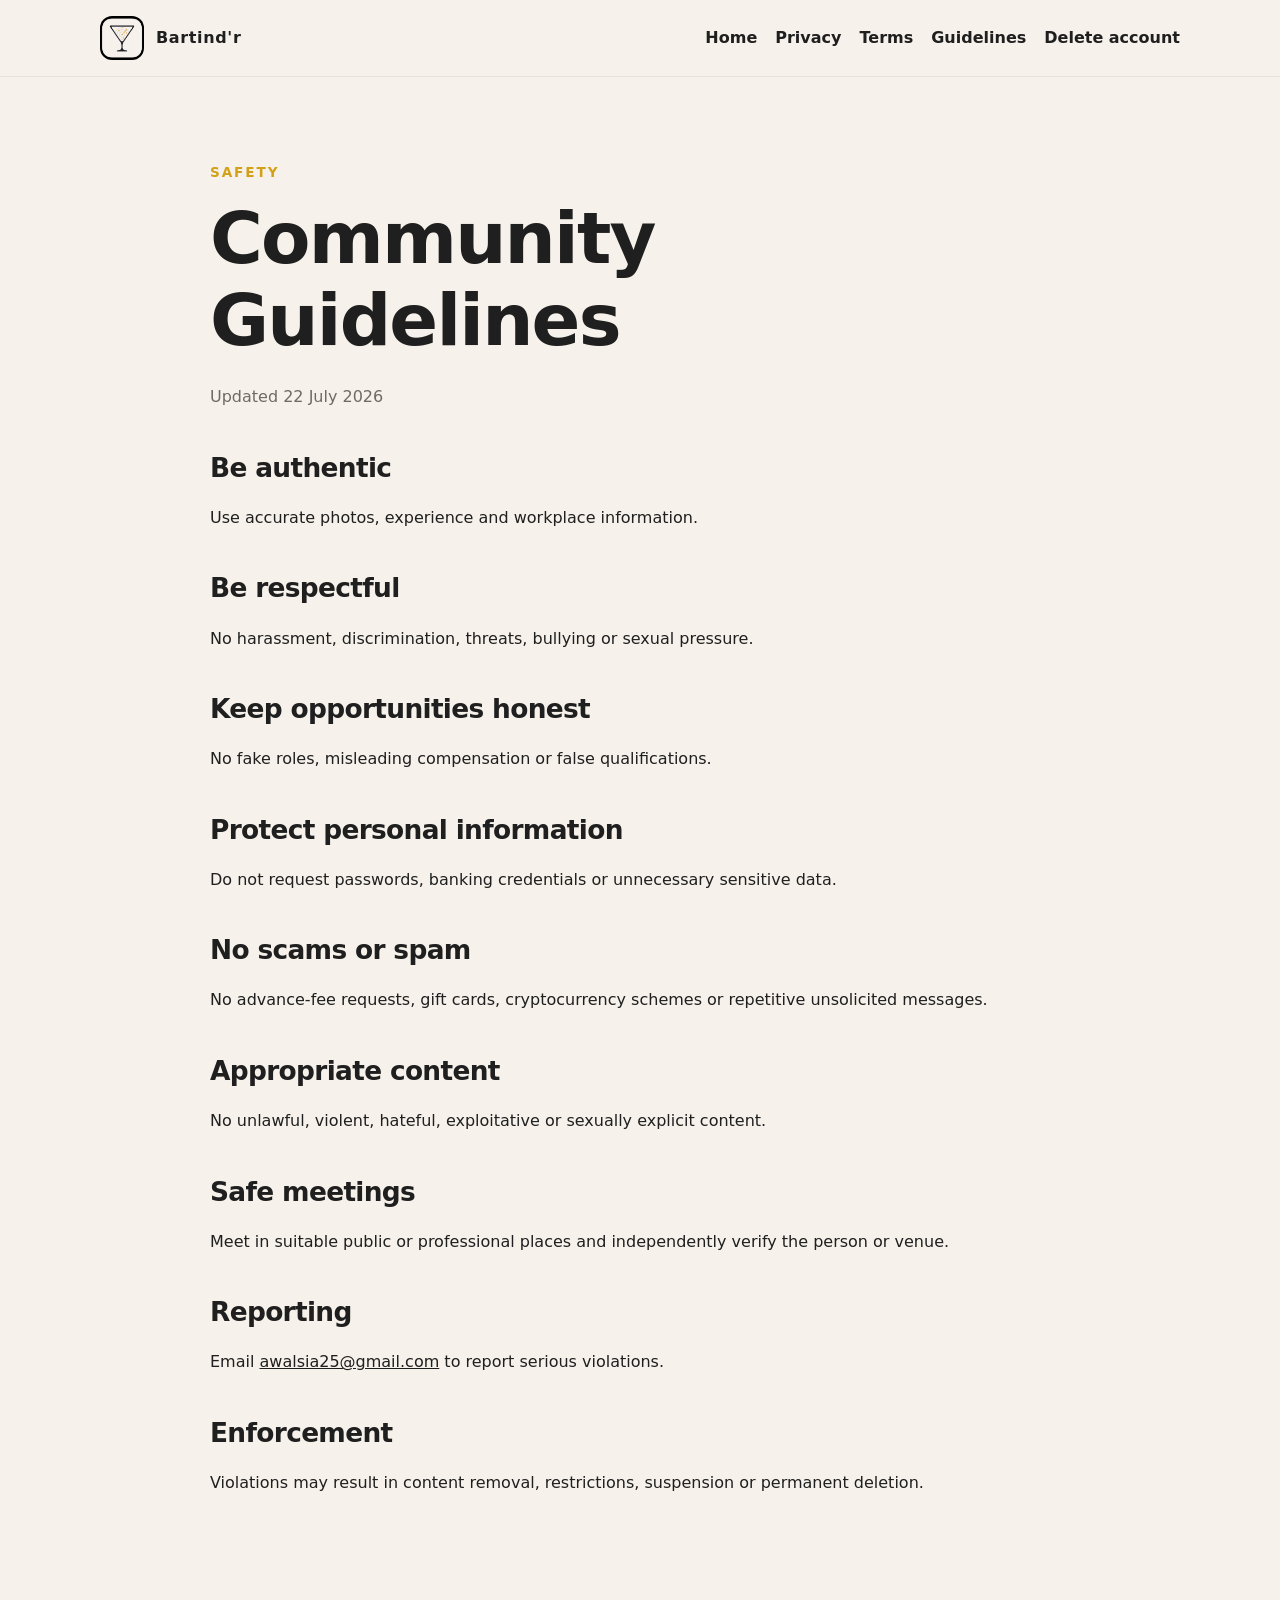
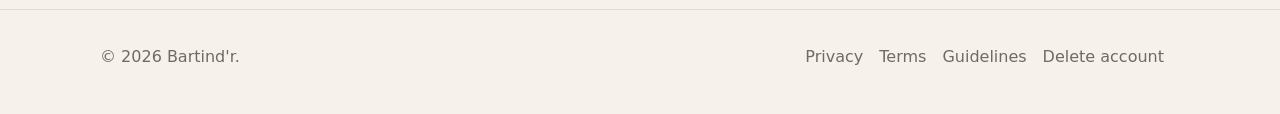
==== community.html @ d19967fb "Add files via upload" ====
<!doctype html>
<html lang="en">
  <head>
    <meta charset="utf-8" />
    <meta name="viewport" content="width=device-width,initial-scale=1" />
    <meta
      name="description"
      content="Bartind'r connects bartenders and hospitality businesses."
    />
    <title>Community Guidelines | Bartind'r</title>
    <link rel="icon" href="logo.png" />
    <link rel="stylesheet" href="styles.css" />
  </head>
  <body>
    <header class="site-header">
      <div class="container nav">
        <a class="brand" href="index.html"
          ><img src="logo.png" alt="Bartind'r logo" /><span>Bartind'r</span></a
        >
        <nav class="nav-links">
          <a href="index.html">Home</a><a href="privacy.html">Privacy</a
          ><a href="terms.html">Terms</a><a href="community.html">Guidelines</a
          ><a href="delete-account.html">Delete account</a>
        </nav>
      </div>
    </header>
    <main class="legal-wrap">
      <p class="eyebrow">Safety</p>
      <h1>Community Guidelines</h1>
      <p class="meta">Updated 22 July 2026</p>
      <h2>Be authentic</h2>
      <p>Use accurate photos, experience and workplace information.</p>
      <h2>Be respectful</h2>
      <p>
        No harassment, discrimination, threats, bullying or sexual pressure.
      </p>
      <h2>Keep opportunities honest</h2>
      <p>No fake roles, misleading compensation or false qualifications.</p>
      <h2>Protect personal information</h2>
      <p>
        Do not request passwords, banking credentials or unnecessary sensitive
        data.
      </p>
      <h2>No scams or spam</h2>
      <p>
        No advance-fee requests, gift cards, cryptocurrency schemes or
        repetitive unsolicited messages.
      </p>
      <h2>Appropriate content</h2>
      <p>
        No unlawful, violent, hateful, exploitative or sexually explicit
        content.
      </p>
      <h2>Safe meetings</h2>
      <p>
        Meet in suitable public or professional places and independently verify
        the person or venue.
      </p>
      <h2>Reporting</h2>
      <p>
        Email <a href="mailto:awalsia25@gmail.com">awalsia25@gmail.com</a> to
        report serious violations.
      </p>
      <h2>Enforcement</h2>
      <p>
        Violations may result in content removal, restrictions, suspension or
        permanent deletion.
      </p>
    </main>
    <footer>
      <div class="container footer-inner">
        <span>© 2026 Bartind'r.</span>
        <div class="footer-links">
          <a href="privacy.html">Privacy</a><a href="terms.html">Terms</a
          ><a href="community.html">Guidelines</a
          ><a href="delete-account.html">Delete account</a
          ><a href="mailto:awalsia25@gmail.com"></a>
        </div>
      </div>
    </footer>
  </body>
</html>
---- styles.css ----
:root{--charcoal:#1f1f1f;--gold:#d4a017;--cream:#f6f2eb;--beige:#e6e0d6;--white:#fff;--muted:#6f6a63}
*{box-sizing:border-box}body{margin:0;color:var(--charcoal);background:var(--cream);font-family:Inter,system-ui,-apple-system,"Segoe UI",sans-serif;line-height:1.65}a{color:inherit}.container{width:min(calc(100% - 40px),1080px);margin:auto}.site-header{position:sticky;top:0;z-index:20;background:rgba(246,242,235,.94);backdrop-filter:blur(14px);border-bottom:1px solid rgba(31,31,31,.08)}.nav{min-height:76px;display:flex;align-items:center;justify-content:space-between;gap:24px}.brand{display:flex;align-items:center;gap:12px;text-decoration:none;font-weight:850;letter-spacing:.04em}.brand img{width:44px;height:44px;border-radius:12px}.nav-links{display:flex;flex-wrap:wrap;gap:18px}.nav-links a{text-decoration:none;font-weight:650}.hero{padding:92px 0 72px}.hero-grid{display:grid;grid-template-columns:1.15fr .85fr;gap:64px;align-items:center}.eyebrow{color:var(--gold);font-size:.85rem;font-weight:850;letter-spacing:.14em;text-transform:uppercase}h1,h2,h3{line-height:1.15;letter-spacing:-.025em}h1{font-size:clamp(2.8rem,7vw,5.7rem);margin:0 0 22px}h2{font-size:clamp(2rem,4vw,3.2rem)}.lead{max-width:680px;color:var(--muted);font-size:1.18rem}.hero-card,.card{background:var(--white);border:1px solid var(--beige)}.hero-card{border-radius:36px;padding:38px;box-shadow:0 26px 70px rgba(31,31,31,.12)}.hero-card img{width:100%;border-radius:28px}.actions{display:flex;flex-wrap:wrap;gap:14px;margin-top:30px}.button{display:inline-flex;min-height:48px;padding:0 22px;align-items:center;border-radius:999px;text-decoration:none;font-weight:800}.primary{background:var(--gold)}.secondary{border:1px solid rgba(31,31,31,.18)}.section{padding:72px 0}.alt{background:var(--white)}.cards{display:grid;grid-template-columns:repeat(3,1fr);gap:22px}.card{padding:26px;border-radius:24px}.card p,.meta{color:var(--muted)}.legal-wrap{width:min(calc(100% - 40px),860px);margin:auto;padding:70px 0 96px}.legal-wrap h1{font-size:clamp(2.5rem,6vw,4.5rem)}.legal-wrap h2{margin-top:42px;font-size:1.65rem}.notice,.danger-box,.contact-box{padding:22px;border-radius:16px}.notice{border-left:4px solid var(--gold);background:var(--white)}.danger-box{background:#fff7f8;border:1px solid rgba(176,0,32,.2)}.contact-box{background:var(--charcoal);color:var(--white)}.contact-box a{color:#f3c442}footer{padding:34px 0 44px;border-top:1px solid rgba(31,31,31,.1);color:var(--muted)}.footer-inner{display:flex;flex-wrap:wrap;justify-content:space-between;gap:18px}.footer-links{display:flex;flex-wrap:wrap;gap:16px}.footer-links a{text-decoration:none}@media(max-width:820px){.hero-grid,.cards{grid-template-columns:1fr}.nav{align-items:flex-start;padding:14px 0}.hero{padding-top:58px}}@media(max-width:560px){.nav{display:block}.nav-links{margin-top:12px}.hero-card{padding:20px}}
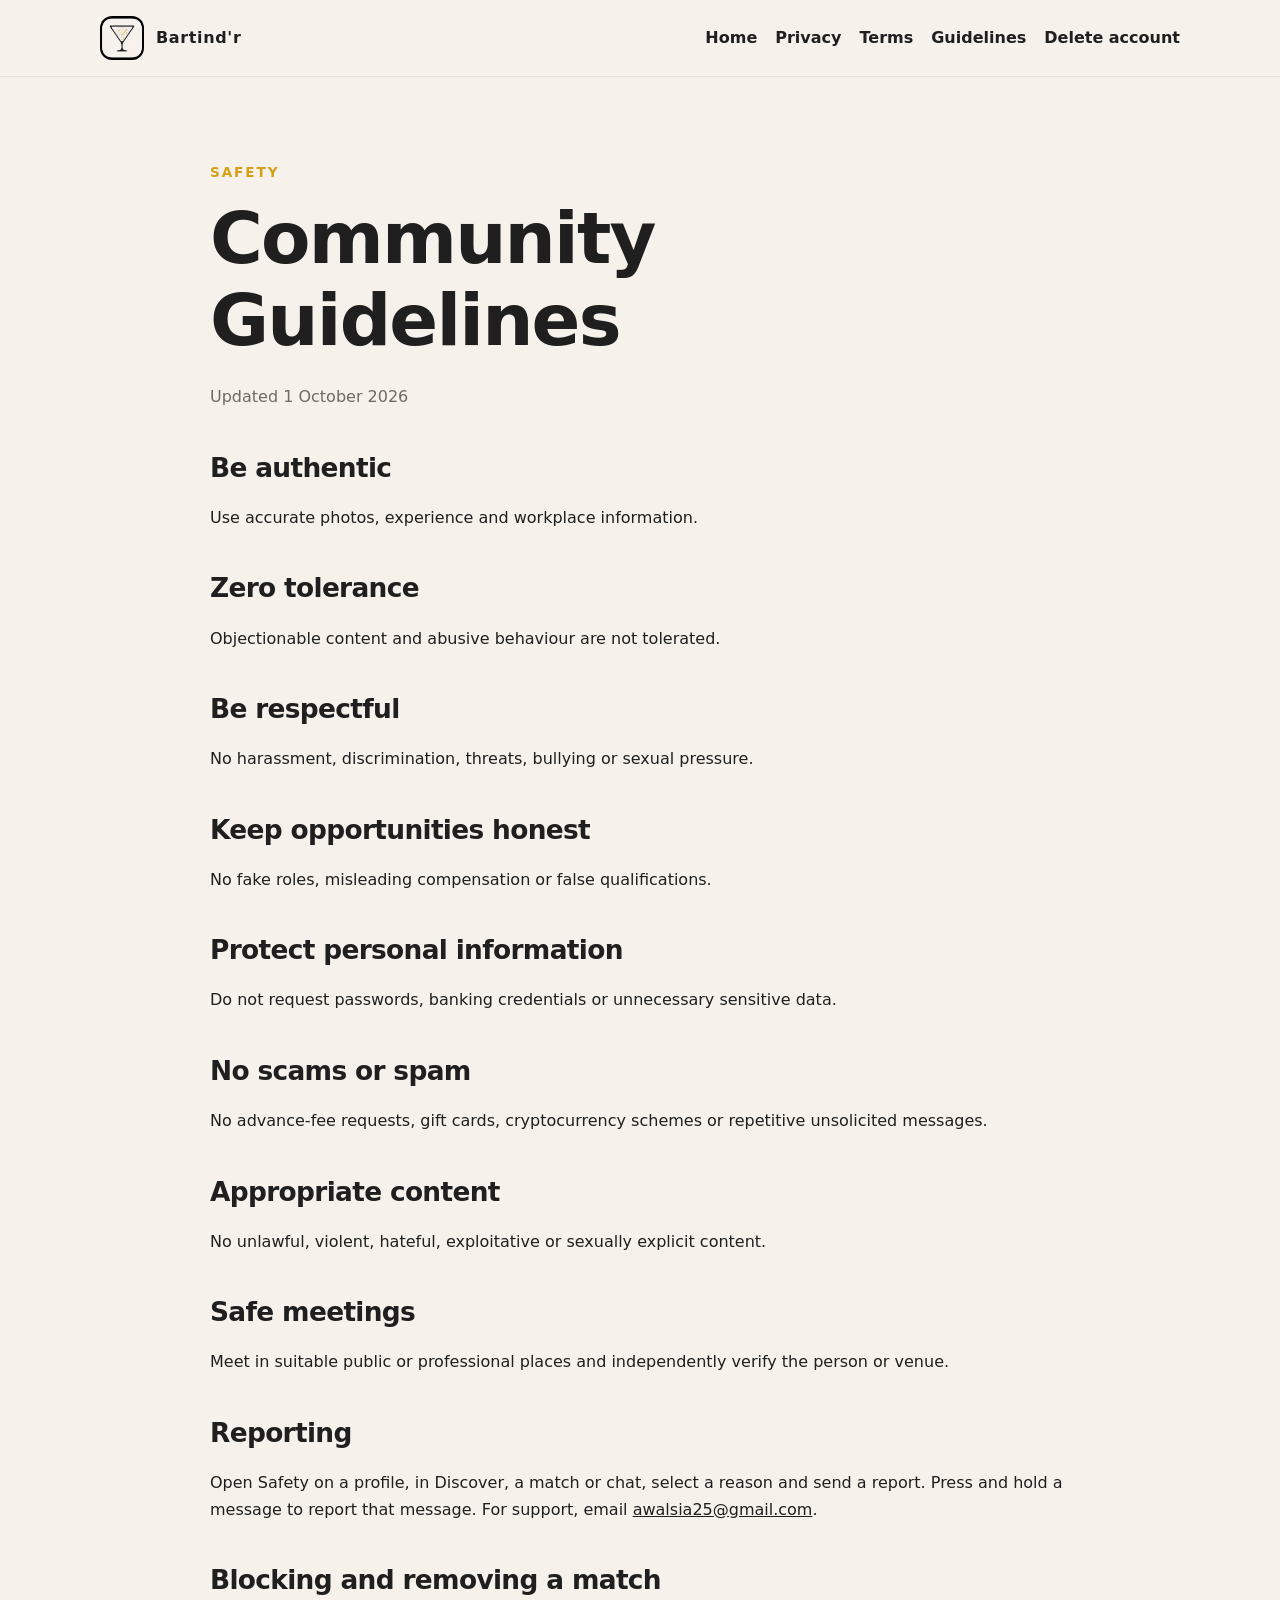
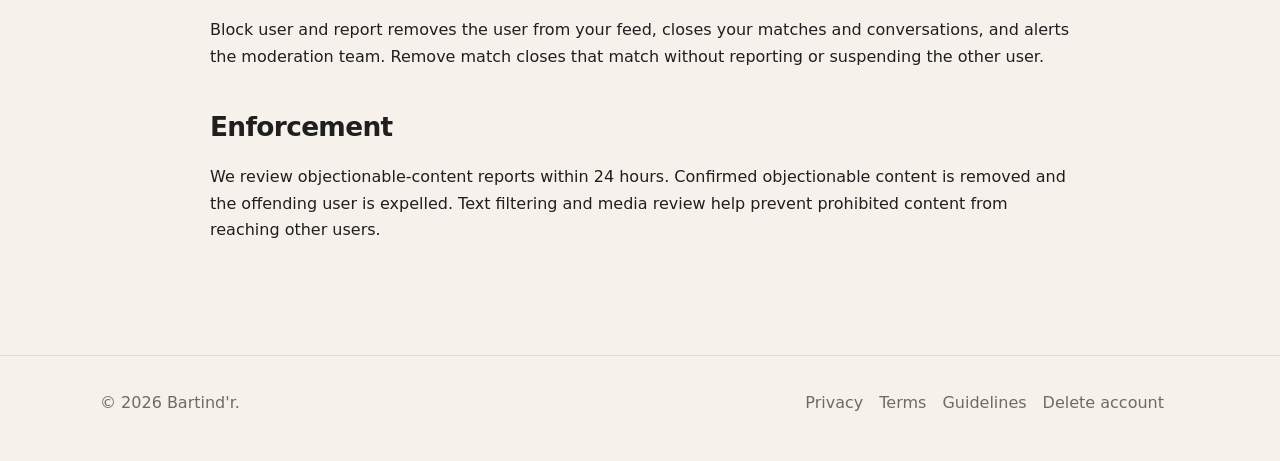
==== commit 9bad39c2: "Publish UGC terms and moderation policy updates" ====
--- a/community.html
+++ b/community.html
@@ -14,11 +14,11 @@
   <body>
     <header class="site-header">
       <div class="container nav">
-        <a class="brand" href="index.html"
+        <a class="brand" href="home.html"
           ><img src="logo.png" alt="Bartind'r logo" /><span>Bartind'r</span></a
         >
         <nav class="nav-links">
-          <a href="index.html">Home</a><a href="privacy.html">Privacy</a
+          <a href="home.html">Home</a><a href="privacy.html">Privacy</a
           ><a href="terms.html">Terms</a><a href="community.html">Guidelines</a
           ><a href="delete-account.html">Delete account</a>
         </nav>
@@ -27,9 +27,11 @@
     <main class="legal-wrap">
       <p class="eyebrow">Safety</p>
       <h1>Community Guidelines</h1>
-      <p class="meta">Updated 22 July 2026</p>
+      <p class="meta">Updated 1 October 2026</p>
       <h2>Be authentic</h2>
       <p>Use accurate photos, experience and workplace information.</p>
+      <h2>Zero tolerance</h2>
+      <p>Objectionable content and abusive behaviour are not tolerated.</p>
       <h2>Be respectful</h2>
       <p>
         No harassment, discrimination, threats, bullying or sexual pressure.
@@ -58,13 +60,13 @@
       </p>
       <h2>Reporting</h2>
       <p>
-        Email <a href="mailto:awalsia25@gmail.com">awalsia25@gmail.com</a> to
-        report serious violations.
+        Open Safety on a profile, in Discover, a match or chat, select a reason and send a report. Press and hold a message to report that message. For support, email <a href="mailto:awalsia25@gmail.com">awalsia25@gmail.com</a>.
       </p>
+      <h2>Blocking and removing a match</h2>
+      <p>Block user and report removes the user from your feed, closes your matches and conversations, and alerts the moderation team. Remove match closes that match without reporting or suspending the other user.</p>
       <h2>Enforcement</h2>
       <p>
-        Violations may result in content removal, restrictions, suspension or
-        permanent deletion.
+        We review objectionable-content reports within 24 hours. Confirmed objectionable content is removed and the offending user is expelled. Text filtering and media review help prevent prohibited content from reaching other users.
       </p>
     </main>
     <footer>
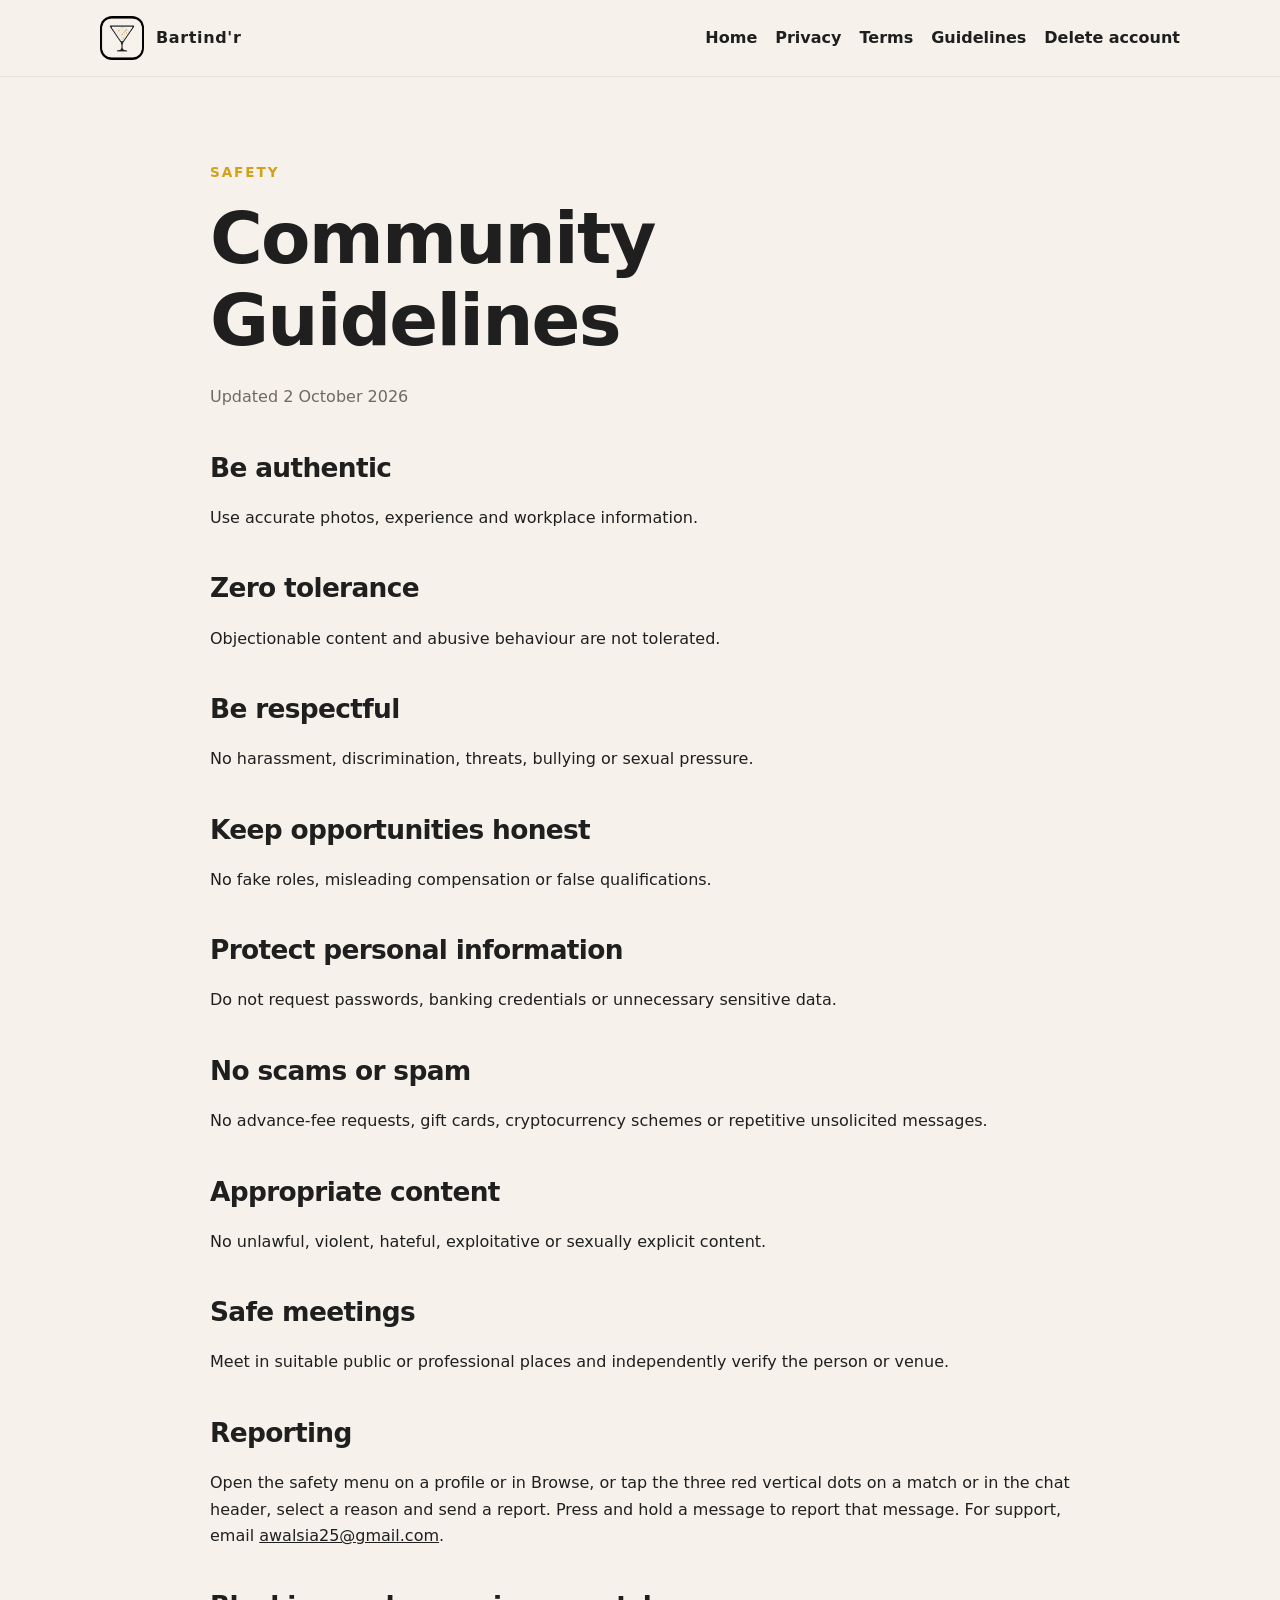
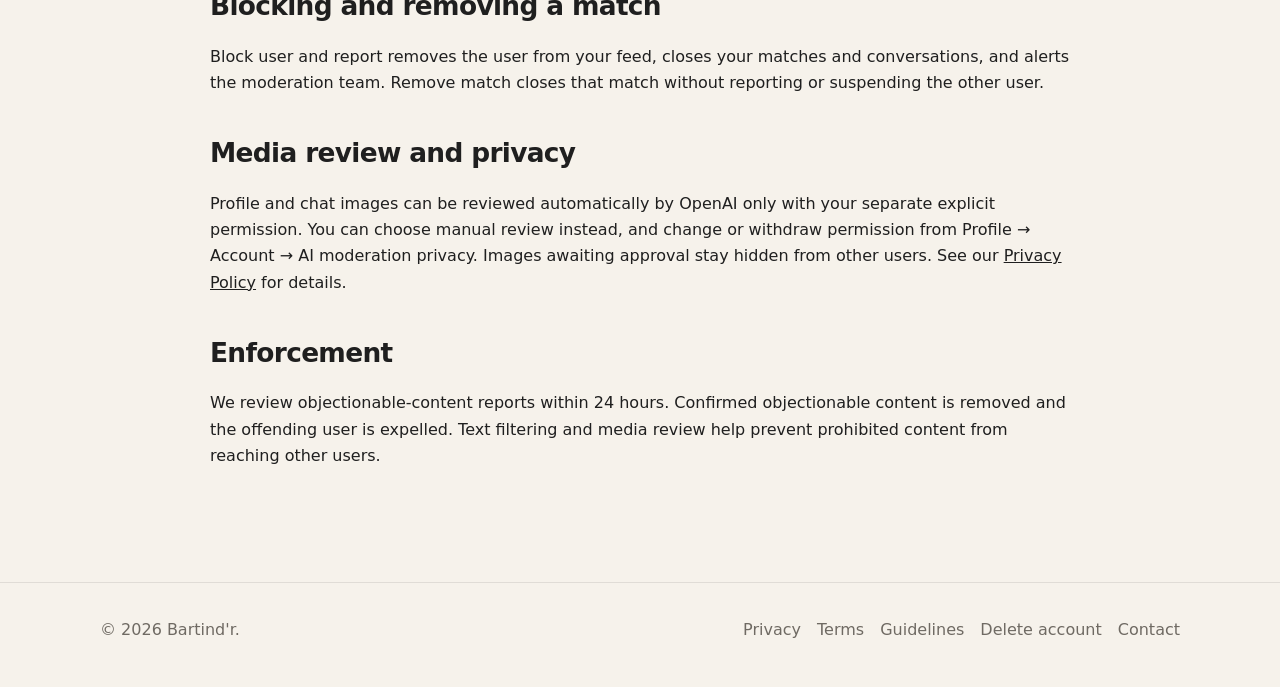
==== commit 78f1a36d: "Align public safety instructions with updated app and AI consent" ====
--- a/community.html
+++ b/community.html
@@ -27,7 +27,7 @@
     <main class="legal-wrap">
       <p class="eyebrow">Safety</p>
       <h1>Community Guidelines</h1>
-      <p class="meta">Updated 1 October 2026</p>
+      <p class="meta">Updated 2 October 2026</p>
       <h2>Be authentic</h2>
       <p>Use accurate photos, experience and workplace information.</p>
       <h2>Zero tolerance</h2>
@@ -60,11 +60,11 @@
       </p>
       <h2>Reporting</h2>
       <p>
-        Open Safety on a profile, in Discover, a match or chat, select a reason and send a report. Press and hold a message to report that message. For support, email <a href="mailto:awalsia25@gmail.com">awalsia25@gmail.com</a>.
+        Open the safety menu on a profile or in Browse, or tap the three red vertical dots on a match or in the chat header, select a reason and send a report. Press and hold a message to report that message. For support, email <a href="mailto:awalsia25@gmail.com">awalsia25@gmail.com</a>.
       </p>
       <h2>Blocking and removing a match</h2>
       <p>Block user and report removes the user from your feed, closes your matches and conversations, and alerts the moderation team. Remove match closes that match without reporting or suspending the other user.</p>
-      <h2>Enforcement</h2>
+      <h2>Media review and privacy</h2><p>Profile and chat images can be reviewed automatically by OpenAI only with your separate explicit permission. You can choose manual review instead, and change or withdraw permission from Profile → Account → AI moderation privacy. Images awaiting approval stay hidden from other users. See our <a href="privacy.html">Privacy Policy</a> for details.</p><h2>Enforcement</h2>
       <p>
         We review objectionable-content reports within 24 hours. Confirmed objectionable content is removed and the offending user is expelled. Text filtering and media review help prevent prohibited content from reaching other users.
       </p>
@@ -76,7 +76,7 @@
           <a href="privacy.html">Privacy</a><a href="terms.html">Terms</a
           ><a href="community.html">Guidelines</a
           ><a href="delete-account.html">Delete account</a
-          ><a href="mailto:awalsia25@gmail.com"></a>
+          ><a href="mailto:awalsia25@gmail.com">Contact</a>
         </div>
       </div>
     </footer>
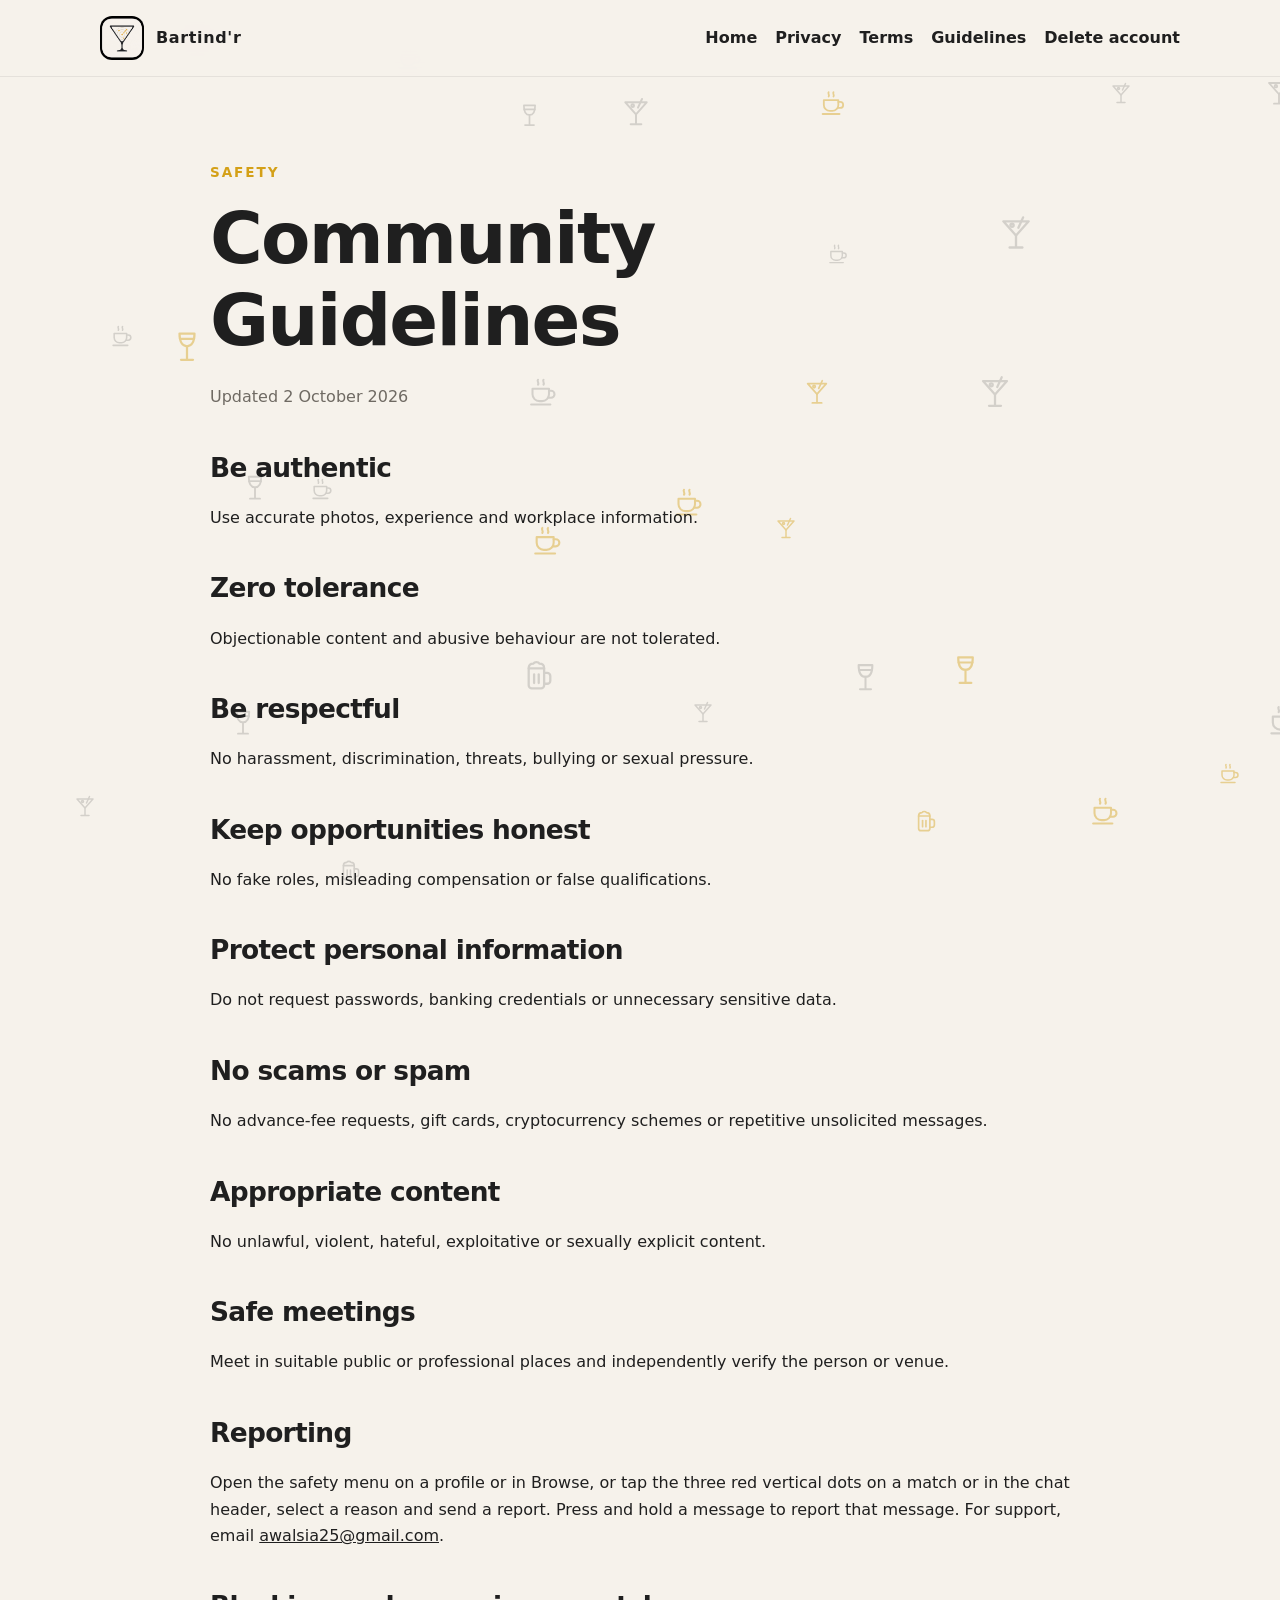
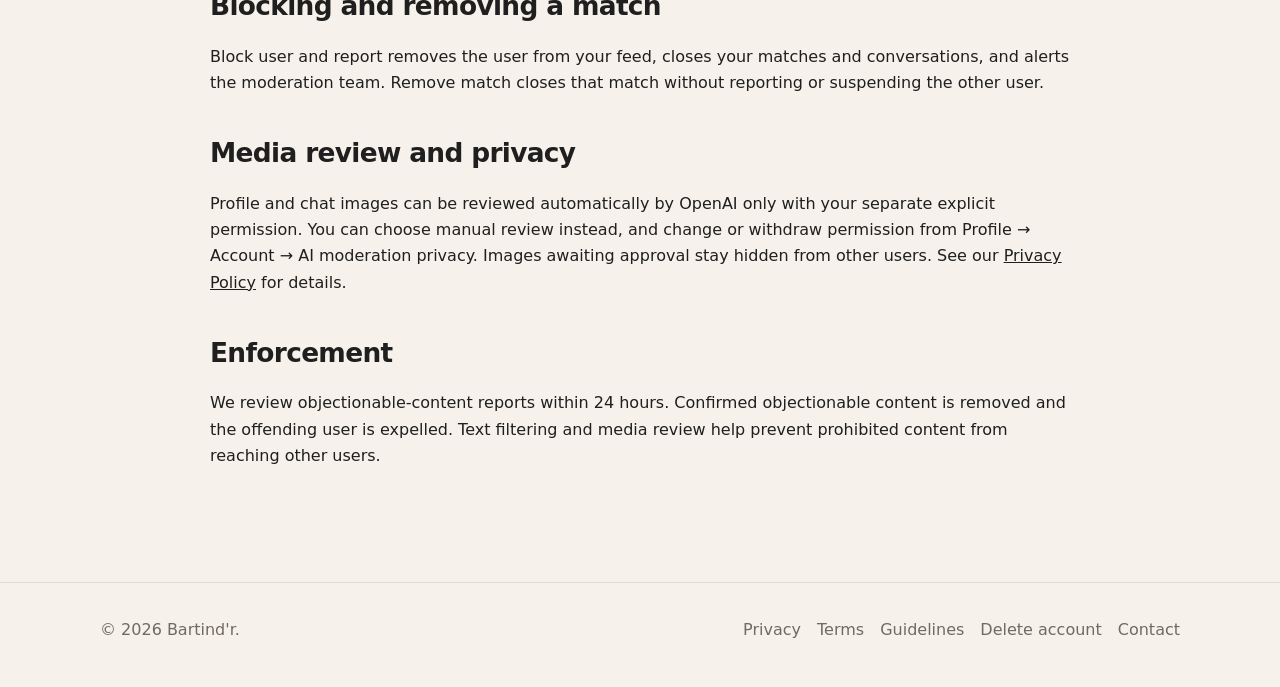
==== commit e7f9be6a: "Add animated radar logo, floating drink background and store buttons - Replace homepage logo image w" ====
--- a/community.html
+++ b/community.html
@@ -80,5 +80,6 @@
         </div>
       </div>
     </footer>
+    <script src="bg.js" defer></script>
   </body>
 </html>
--- a/styles.css
+++ b/styles.css
@@ -1,3 +1,28 @@
 
 :root{--charcoal:#1f1f1f;--gold:#d4a017;--cream:#f6f2eb;--beige:#e6e0d6;--white:#fff;--muted:#6f6a63}
-*{box-sizing:border-box}body{margin:0;color:var(--charcoal);background:var(--cream);font-family:Inter,system-ui,-apple-system,"Segoe UI",sans-serif;line-height:1.65}a{color:inherit}.container{width:min(calc(100% - 40px),1080px);margin:auto}.site-header{position:sticky;top:0;z-index:20;background:rgba(246,242,235,.94);backdrop-filter:blur(14px);border-bottom:1px solid rgba(31,31,31,.08)}.nav{min-height:76px;display:flex;align-items:center;justify-content:space-between;gap:24px}.brand{display:flex;align-items:center;gap:12px;text-decoration:none;font-weight:850;letter-spacing:.04em}.brand img{width:44px;height:44px;border-radius:12px}.nav-links{display:flex;flex-wrap:wrap;gap:18px}.nav-links a{text-decoration:none;font-weight:650}.hero{padding:92px 0 72px}.hero-grid{display:grid;grid-template-columns:1.15fr .85fr;gap:64px;align-items:center}.eyebrow{color:var(--gold);font-size:.85rem;font-weight:850;letter-spacing:.14em;text-transform:uppercase}h1,h2,h3{line-height:1.15;letter-spacing:-.025em}h1{font-size:clamp(2.8rem,7vw,5.7rem);margin:0 0 22px}h2{font-size:clamp(2rem,4vw,3.2rem)}.lead{max-width:680px;color:var(--muted);font-size:1.18rem}.hero-card,.card{background:var(--white);border:1px solid var(--beige)}.hero-card{border-radius:36px;padding:38px;box-shadow:0 26px 70px rgba(31,31,31,.12)}.hero-card img{width:100%;border-radius:28px}.actions{display:flex;flex-wrap:wrap;gap:14px;margin-top:30px}.button{display:inline-flex;min-height:48px;padding:0 22px;align-items:center;border-radius:999px;text-decoration:none;font-weight:800}.primary{background:var(--gold)}.secondary{border:1px solid rgba(31,31,31,.18)}.section{padding:72px 0}.alt{background:var(--white)}.cards{display:grid;grid-template-columns:repeat(3,1fr);gap:22px}.card{padding:26px;border-radius:24px}.card p,.meta{color:var(--muted)}.legal-wrap{width:min(calc(100% - 40px),860px);margin:auto;padding:70px 0 96px}.legal-wrap h1{font-size:clamp(2.5rem,6vw,4.5rem)}.legal-wrap h2{margin-top:42px;font-size:1.65rem}.notice,.danger-box,.contact-box{padding:22px;border-radius:16px}.notice{border-left:4px solid var(--gold);background:var(--white)}.danger-box{background:#fff7f8;border:1px solid rgba(176,0,32,.2)}.contact-box{background:var(--charcoal);color:var(--white)}.contact-box a{color:#f3c442}footer{padding:34px 0 44px;border-top:1px solid rgba(31,31,31,.1);color:var(--muted)}.footer-inner{display:flex;flex-wrap:wrap;justify-content:space-between;gap:18px}.footer-links{display:flex;flex-wrap:wrap;gap:16px}.footer-links a{text-decoration:none}@media(max-width:820px){.hero-grid,.cards{grid-template-columns:1fr}.nav{align-items:flex-start;padding:14px 0}.hero{padding-top:58px}}@media(max-width:560px){.nav{display:block}.nav-links{margin-top:12px}.hero-card{padding:20px}}
+*{box-sizing:border-box}body{margin:0;color:var(--charcoal);background:var(--cream);font-family:Inter,system-ui,-apple-system,"Segoe UI",sans-serif;line-height:1.65}a{color:inherit}.container{width:min(calc(100% - 40px),1080px);margin:auto}.site-header{position:sticky;top:0;z-index:20;background:rgba(246,242,235,.94);backdrop-filter:blur(14px);border-bottom:1px solid rgba(31,31,31,.08)}.nav{min-height:76px;display:flex;align-items:center;justify-content:space-between;gap:24px}.brand{display:flex;align-items:center;gap:12px;text-decoration:none;font-weight:850;letter-spacing:.04em}.brand img{width:44px;height:44px;border-radius:12px}.nav-links{display:flex;flex-wrap:wrap;gap:18px}.nav-links a{text-decoration:none;font-weight:650}.hero{padding:92px 0 72px}.hero-grid{display:grid;grid-template-columns:1.15fr .85fr;gap:64px;align-items:center}.eyebrow{color:var(--gold);font-size:.85rem;font-weight:850;letter-spacing:.14em;text-transform:uppercase}h1,h2,h3{line-height:1.15;letter-spacing:-.025em}h1{font-size:clamp(2.8rem,7vw,5.7rem);margin:0 0 22px}h2{font-size:clamp(2rem,4vw,3.2rem)}.lead{max-width:680px;color:var(--muted);font-size:1.18rem}.hero-card,.card{background:var(--white);border:1px solid var(--beige)}.hero-card{border-radius:21%;padding:12px;box-shadow:0 26px 70px rgba(31,31,31,.12)}.hero-card img{width:100%;border-radius:28px}.actions{display:flex;flex-wrap:wrap;gap:14px;margin-top:30px}.button{display:inline-flex;min-height:48px;padding:0 22px;align-items:center;border-radius:999px;text-decoration:none;font-weight:800}.primary{background:var(--gold)}.secondary{border:1px solid rgba(31,31,31,.18)}.section{padding:72px 0}.alt{background:var(--white)}.cards{display:grid;grid-template-columns:repeat(3,1fr);gap:22px}.card{padding:26px;border-radius:24px}.card p,.meta{color:var(--muted)}.legal-wrap{width:min(calc(100% - 40px),860px);margin:auto;padding:70px 0 96px}.legal-wrap h1{font-size:clamp(2.5rem,6vw,4.5rem)}.legal-wrap h2{margin-top:42px;font-size:1.65rem}.notice,.danger-box,.contact-box{padding:22px;border-radius:16px}.notice{border-left:4px solid var(--gold);background:var(--white)}.danger-box{background:#fff7f8;border:1px solid rgba(176,0,32,.2)}.contact-box{background:var(--charcoal);color:var(--white)}.contact-box a{color:#f3c442}footer{padding:34px 0 44px;border-top:1px solid rgba(31,31,31,.1);color:var(--muted)}.footer-inner{display:flex;flex-wrap:wrap;justify-content:space-between;gap:18px}.footer-links{display:flex;flex-wrap:wrap;gap:16px}.footer-links a{text-decoration:none}@media(max-width:820px){.hero-grid,.cards{grid-template-columns:1fr}.nav{align-items:flex-start;padding:14px 0}.hero{padding-top:58px}}@media(max-width:560px){.nav{display:block}.nav-links{margin-top:12px}.hero-card{padding:8px}}
+/* Floating drink icons */
+.bg-drinks{position:fixed;inset:0;z-index:-1;overflow:hidden;pointer-events:none}
+.bg-drink{position:absolute;fill:none;stroke:var(--charcoal);stroke-width:1.5;stroke-linecap:round;stroke-linejoin:round;opacity:.16;animation:drink-float 18s ease-in-out infinite alternate;will-change:transform}
+.bg-drink.gold{stroke:var(--gold);opacity:.42}
+@keyframes drink-float{from{transform:translate(0,0) rotate(var(--r0))}to{transform:translate(var(--dx),var(--dy)) rotate(var(--r1))}}
+.alt{background:rgba(255,255,255,.72)}
+
+/* Animated radar logo */
+.radar-logo{display:block;width:100%;height:auto;border-radius:28px}
+.radar-sweep{transform-origin:628px 530px;animation:radar-spin 4s linear infinite}
+@keyframes radar-spin{to{transform:rotate(360deg)}}
+.radar-blip{transform-box:fill-box;transform-origin:center;animation:blip 4s linear infinite}
+@keyframes blip{0%{opacity:1;transform:scale(1.55)}12%{opacity:1;transform:scale(1)}70%,100%{opacity:.3;transform:scale(1)}}
+.radar-ping{transform-box:fill-box;transform-origin:center;animation:ping 4s ease-out infinite;opacity:0}
+@keyframes ping{0%{opacity:.9;transform:scale(1)}35%{opacity:0;transform:scale(3.4)}100%{opacity:0;transform:scale(3.4)}}
+
+/* Store buttons */
+.store{gap:12px;background:var(--charcoal);color:var(--white);padding:0 20px 0 16px;min-height:56px}
+.store svg{width:26px;height:26px;flex:none}
+.store span{display:flex;flex-direction:column;line-height:1.1;font-size:1.08rem}
+.store small{font-size:.68rem;font-weight:600;letter-spacing:.06em;text-transform:uppercase;opacity:.8}
+.store:hover{background:#000}
+.store.soon{background:transparent;color:var(--charcoal);border:1px solid rgba(31,31,31,.18);cursor:default}
+
+@media(prefers-reduced-motion:reduce){.bg-drink,.radar-sweep,.radar-blip,.radar-ping{animation:none}.radar-ping{display:none}}
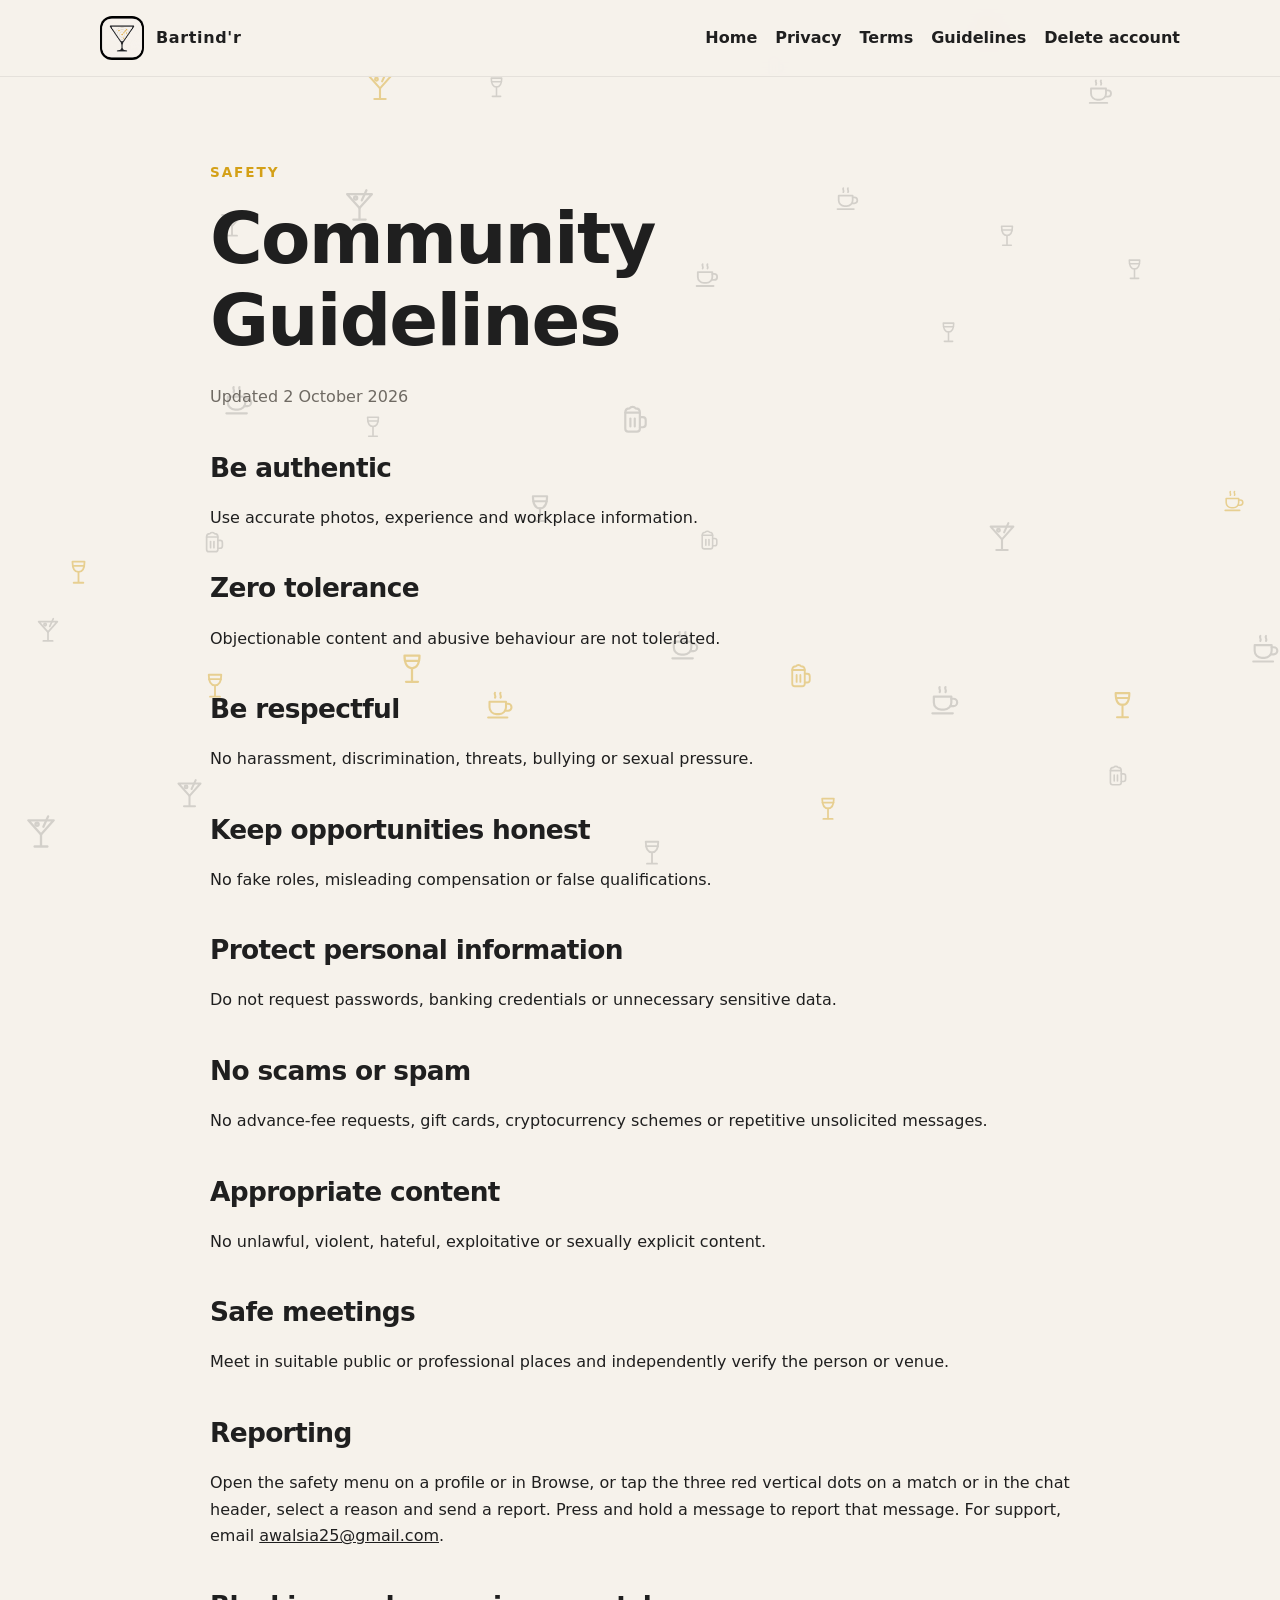
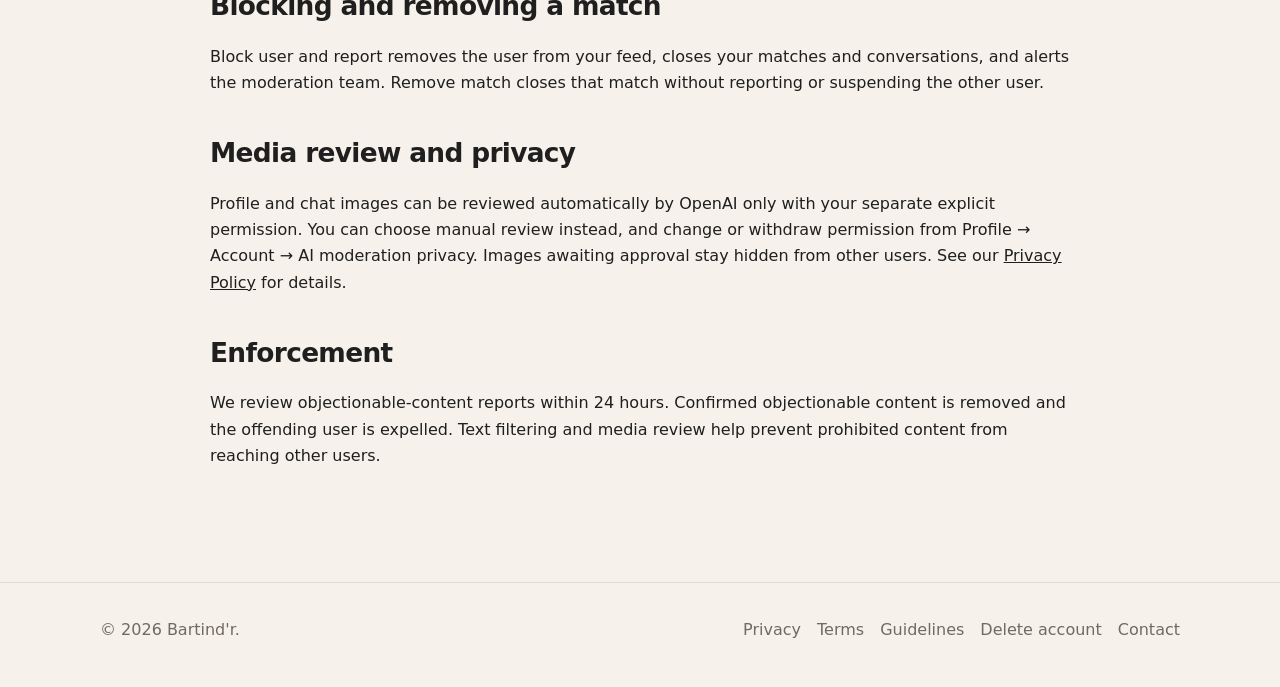
==== commit 84d43f41: "Point header logo link to /home on every page Co-Authored-By: Claude Opus 5.5 <noreply@anthropic.com" ====
--- a/community.html
+++ b/community.html
@@ -14,7 +14,7 @@
   <body>
     <header class="site-header">
       <div class="container nav">
-        <a class="brand" href="home.html"
+        <a class="brand" href="/home"
           ><img src="logo.png" alt="Bartind'r logo" /><span>Bartind'r</span></a
         >
         <nav class="nav-links">
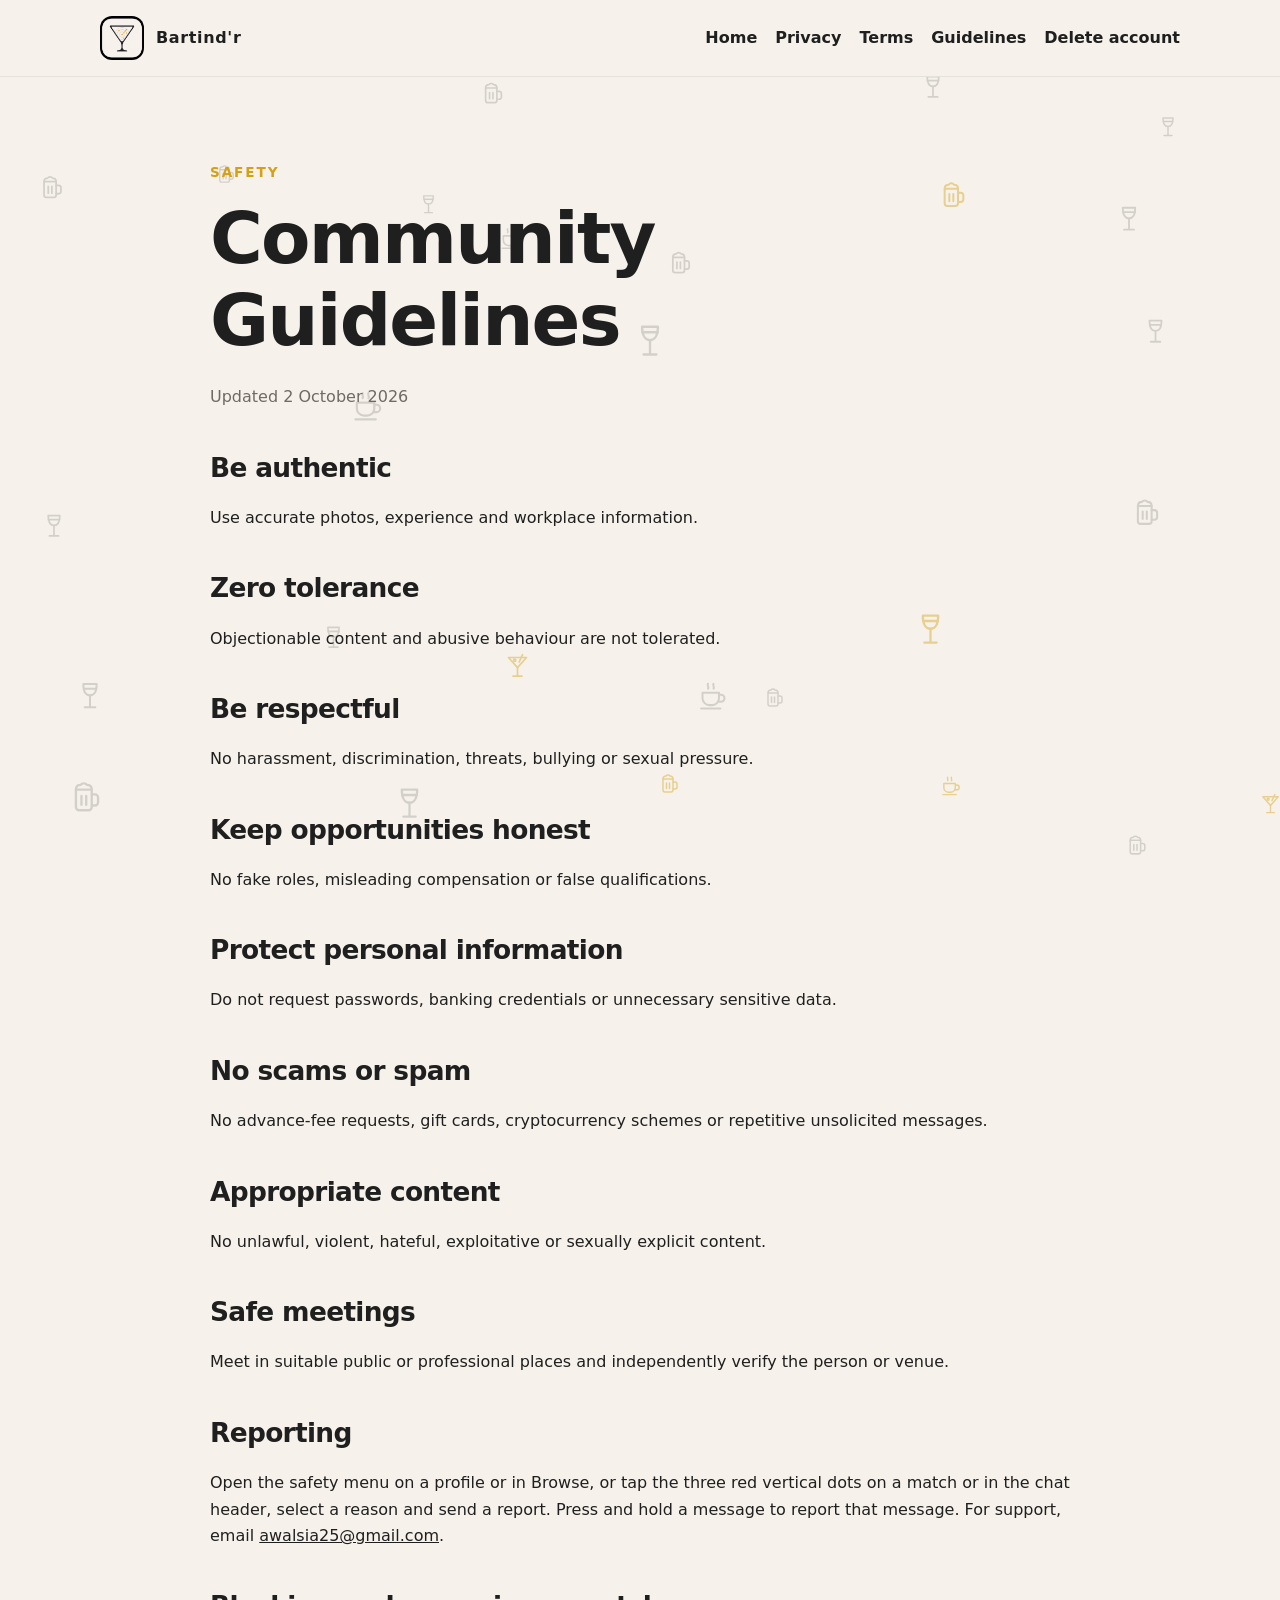
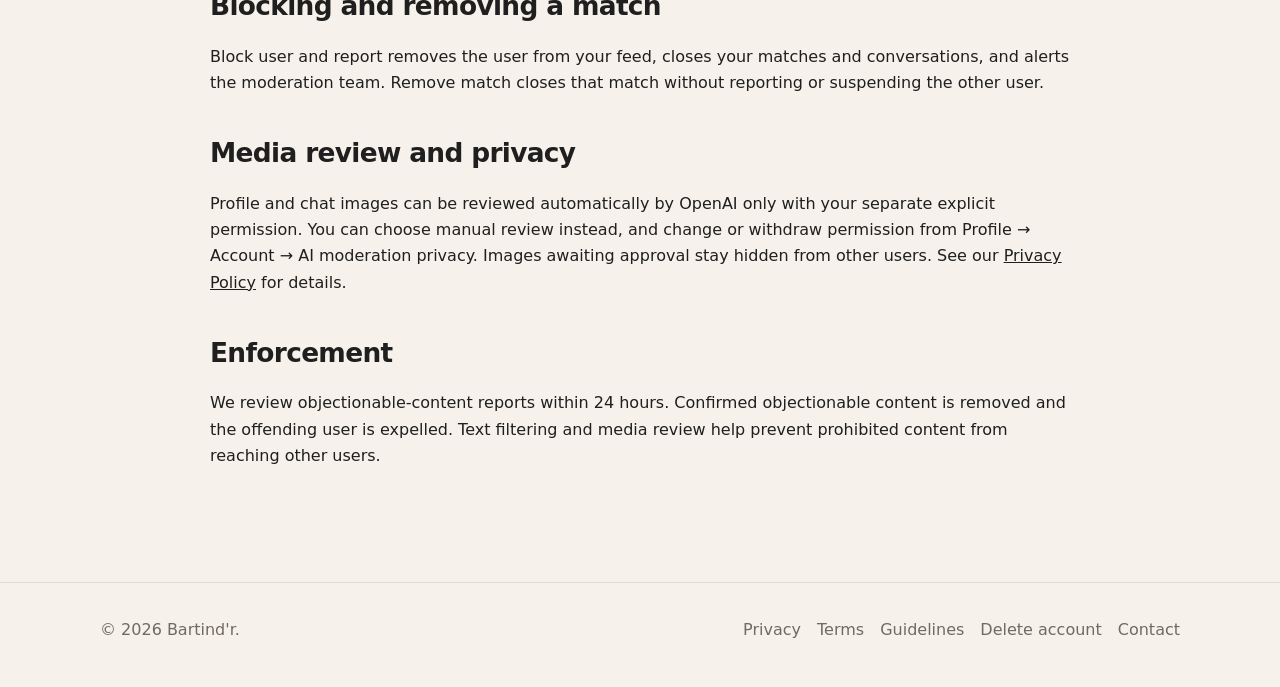
==== commit 7aa16365: "Point header Home link to /home on every page Co-Authored-By: Claude Opus 5.5 <noreply@anthropic.com" ====
--- a/community.html
+++ b/community.html
@@ -18,7 +18,7 @@
           ><img src="logo.png" alt="Bartind'r logo" /><span>Bartind'r</span></a
         >
         <nav class="nav-links">
-          <a href="home.html">Home</a><a href="privacy.html">Privacy</a
+          <a href="/home">Home</a><a href="privacy.html">Privacy</a
           ><a href="terms.html">Terms</a><a href="community.html">Guidelines</a
           ><a href="delete-account.html">Delete account</a>
         </nav>
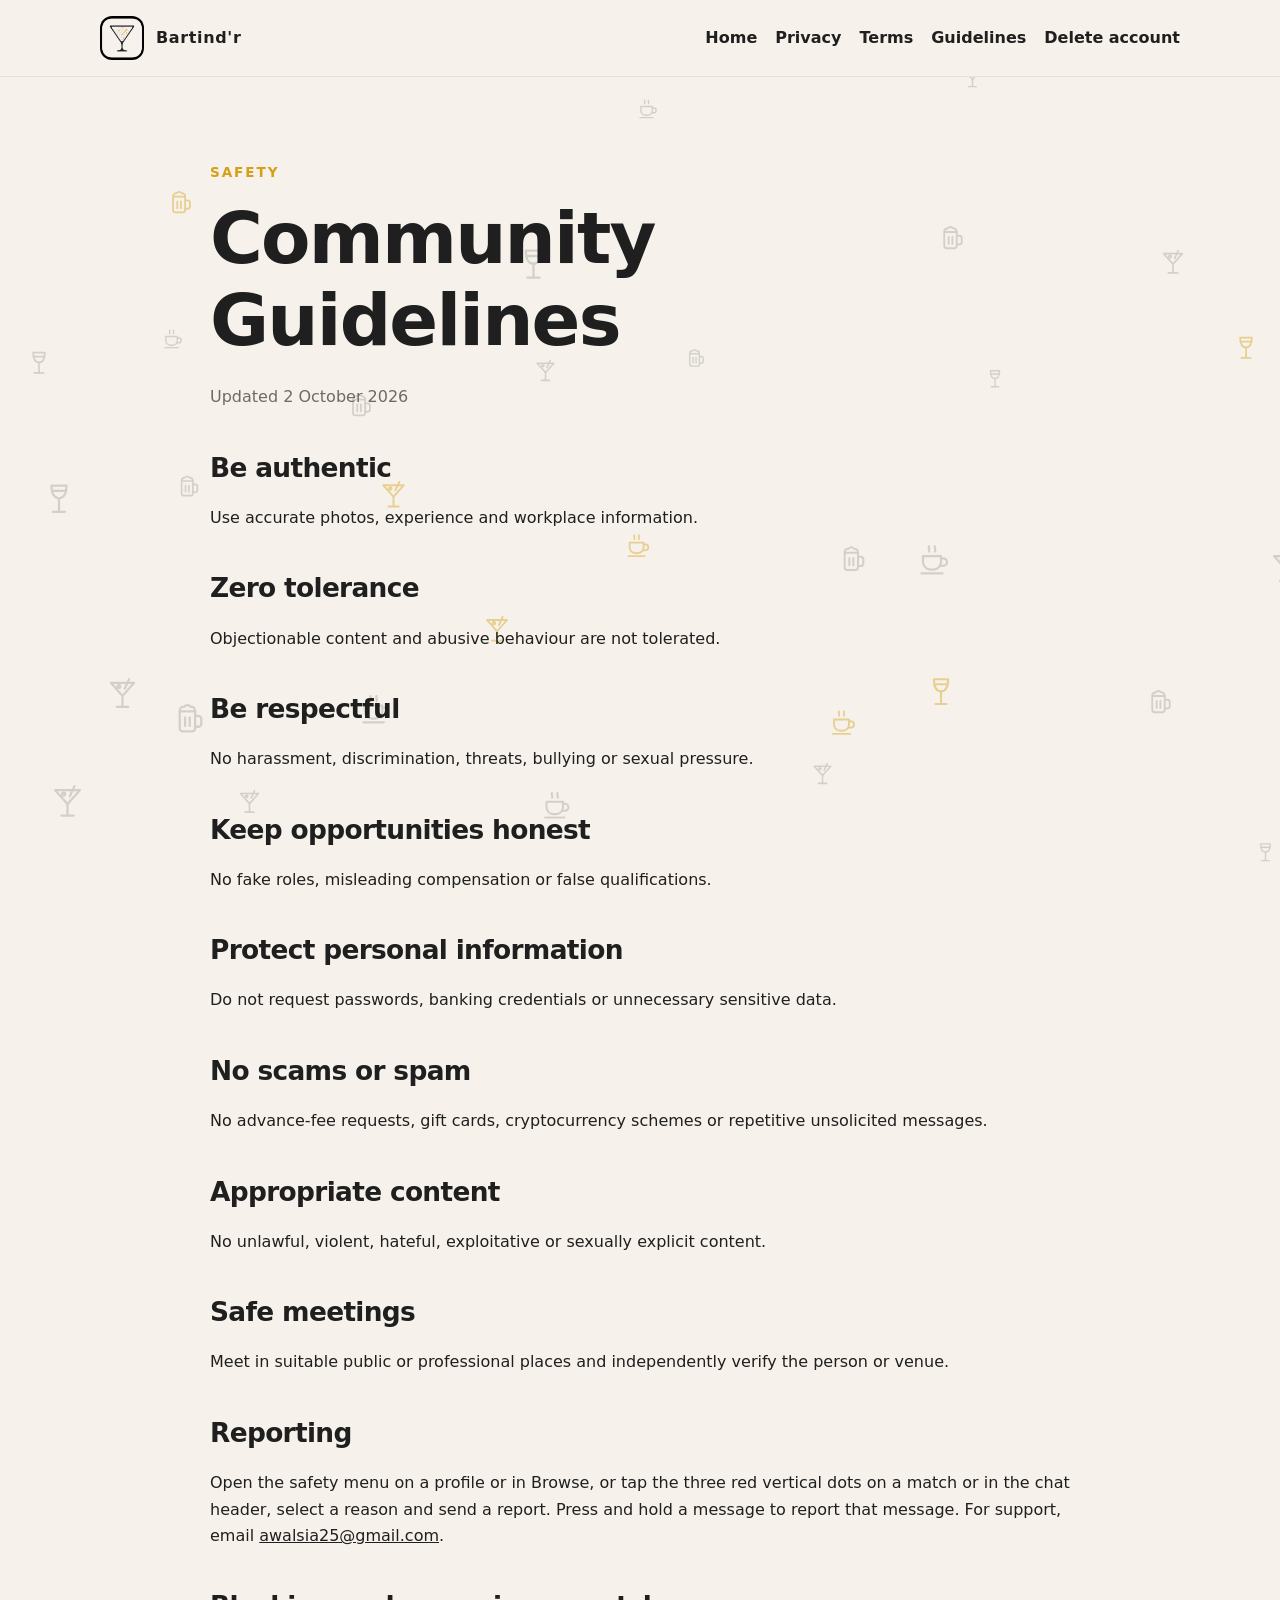
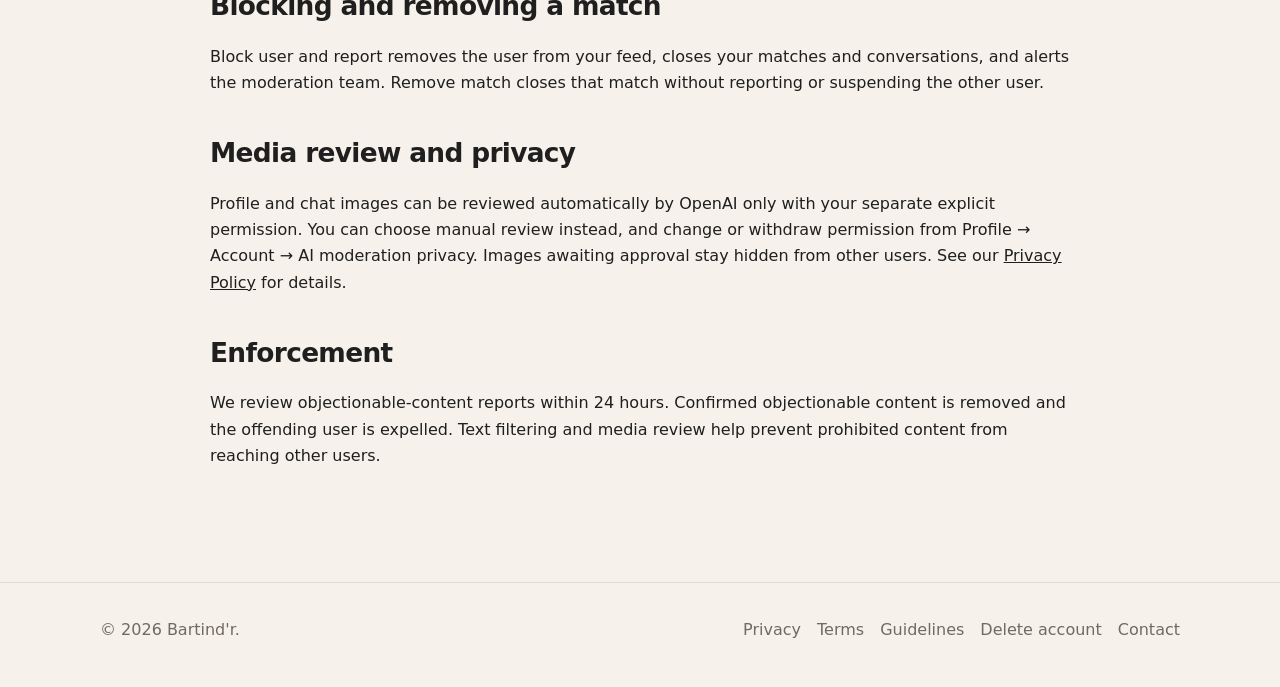
==== commit 863c8049: "Add mobile dropdown menu and swipe-to-match demo section - Collapse the header links into a hamburge" ====
--- a/community.html
+++ b/community.html
@@ -17,7 +17,10 @@
         <a class="brand" href="/home"
           ><img src="logo.png" alt="Bartind'r logo" /><span>Bartind'r</span></a
         >
-        <nav class="nav-links">
+        <button class="menu-toggle" type="button" aria-label="Open menu" aria-expanded="false" aria-controls="site-nav">
+          <span></span><span></span><span></span>
+        </button>
+        <nav class="nav-links" id="site-nav">
           <a href="/home">Home</a><a href="privacy.html">Privacy</a
           ><a href="terms.html">Terms</a><a href="community.html">Guidelines</a
           ><a href="delete-account.html">Delete account</a>
@@ -81,5 +84,6 @@
       </div>
     </footer>
     <script src="bg.js" defer></script>
+    <script src="nav.js" defer></script>
   </body>
 </html>
--- a/styles.css
+++ b/styles.css
@@ -1,6 +1,6 @@
 
 :root{--charcoal:#1f1f1f;--gold:#d4a017;--cream:#f6f2eb;--beige:#e6e0d6;--white:#fff;--muted:#6f6a63}
-*{box-sizing:border-box}body{margin:0;color:var(--charcoal);background:var(--cream);font-family:Inter,system-ui,-apple-system,"Segoe UI",sans-serif;line-height:1.65}a{color:inherit}.container{width:min(calc(100% - 40px),1080px);margin:auto}.site-header{position:sticky;top:0;z-index:20;background:rgba(246,242,235,.94);backdrop-filter:blur(14px);border-bottom:1px solid rgba(31,31,31,.08)}.nav{min-height:76px;display:flex;align-items:center;justify-content:space-between;gap:24px}.brand{display:flex;align-items:center;gap:12px;text-decoration:none;font-weight:850;letter-spacing:.04em}.brand img{width:44px;height:44px;border-radius:12px}.nav-links{display:flex;flex-wrap:wrap;gap:18px}.nav-links a{text-decoration:none;font-weight:650}.hero{padding:92px 0 72px}.hero-grid{display:grid;grid-template-columns:1.15fr .85fr;gap:64px;align-items:center}.eyebrow{color:var(--gold);font-size:.85rem;font-weight:850;letter-spacing:.14em;text-transform:uppercase}h1,h2,h3{line-height:1.15;letter-spacing:-.025em}h1{font-size:clamp(2.8rem,7vw,5.7rem);margin:0 0 22px}h2{font-size:clamp(2rem,4vw,3.2rem)}.lead{max-width:680px;color:var(--muted);font-size:1.18rem}.hero-card,.card{background:var(--white);border:1px solid var(--beige)}.hero-card{border-radius:21%;padding:12px;box-shadow:0 26px 70px rgba(31,31,31,.12)}.hero-card img{width:100%;border-radius:28px}.actions{display:flex;flex-wrap:wrap;gap:14px;margin-top:30px}.button{display:inline-flex;min-height:48px;padding:0 22px;align-items:center;border-radius:999px;text-decoration:none;font-weight:800}.primary{background:var(--gold)}.secondary{border:1px solid rgba(31,31,31,.18)}.section{padding:72px 0}.alt{background:var(--white)}.cards{display:grid;grid-template-columns:repeat(3,1fr);gap:22px}.card{padding:26px;border-radius:24px}.card p,.meta{color:var(--muted)}.legal-wrap{width:min(calc(100% - 40px),860px);margin:auto;padding:70px 0 96px}.legal-wrap h1{font-size:clamp(2.5rem,6vw,4.5rem)}.legal-wrap h2{margin-top:42px;font-size:1.65rem}.notice,.danger-box,.contact-box{padding:22px;border-radius:16px}.notice{border-left:4px solid var(--gold);background:var(--white)}.danger-box{background:#fff7f8;border:1px solid rgba(176,0,32,.2)}.contact-box{background:var(--charcoal);color:var(--white)}.contact-box a{color:#f3c442}footer{padding:34px 0 44px;border-top:1px solid rgba(31,31,31,.1);color:var(--muted)}.footer-inner{display:flex;flex-wrap:wrap;justify-content:space-between;gap:18px}.footer-links{display:flex;flex-wrap:wrap;gap:16px}.footer-links a{text-decoration:none}@media(max-width:820px){.hero-grid,.cards{grid-template-columns:1fr}.nav{align-items:flex-start;padding:14px 0}.hero{padding-top:58px}}@media(max-width:560px){.nav{display:block}.nav-links{margin-top:12px}.hero-card{padding:8px}}
+*{box-sizing:border-box}body{margin:0;color:var(--charcoal);background:var(--cream);font-family:Inter,system-ui,-apple-system,"Segoe UI",sans-serif;line-height:1.65}a{color:inherit}.container{width:min(calc(100% - 40px),1080px);margin:auto}.site-header{position:sticky;top:0;z-index:20;background:rgba(246,242,235,.94);backdrop-filter:blur(14px);border-bottom:1px solid rgba(31,31,31,.08)}.nav{min-height:76px;display:flex;align-items:center;justify-content:space-between;gap:24px}.brand{display:flex;align-items:center;gap:12px;text-decoration:none;font-weight:850;letter-spacing:.04em}.brand img{width:44px;height:44px;border-radius:12px}.nav-links{display:flex;flex-wrap:wrap;gap:18px}.nav-links a{text-decoration:none;font-weight:650}.hero{padding:92px 0 72px}.hero-grid{display:grid;grid-template-columns:1.15fr .85fr;gap:64px;align-items:center}.eyebrow{color:var(--gold);font-size:.85rem;font-weight:850;letter-spacing:.14em;text-transform:uppercase}h1,h2,h3{line-height:1.15;letter-spacing:-.025em}h1{font-size:clamp(2.8rem,7vw,5.7rem);margin:0 0 22px}h2{font-size:clamp(2rem,4vw,3.2rem)}.lead{max-width:680px;color:var(--muted);font-size:1.18rem}.hero-card,.card{background:var(--white);border:1px solid var(--beige)}.hero-card{border-radius:21%;padding:12px;box-shadow:0 26px 70px rgba(31,31,31,.12)}.hero-card img{width:100%;border-radius:28px}.actions{display:flex;flex-wrap:wrap;gap:14px;margin-top:30px}.button{display:inline-flex;min-height:48px;padding:0 22px;align-items:center;border-radius:999px;text-decoration:none;font-weight:800}.primary{background:var(--gold)}.secondary{border:1px solid rgba(31,31,31,.18)}.section{padding:72px 0}.alt{background:var(--white)}.cards{display:grid;grid-template-columns:repeat(3,1fr);gap:22px}.card{padding:26px;border-radius:24px}.card p,.meta{color:var(--muted)}.legal-wrap{width:min(calc(100% - 40px),860px);margin:auto;padding:70px 0 96px}.legal-wrap h1{font-size:clamp(2.5rem,6vw,4.5rem)}.legal-wrap h2{margin-top:42px;font-size:1.65rem}.notice,.danger-box,.contact-box{padding:22px;border-radius:16px}.notice{border-left:4px solid var(--gold);background:var(--white)}.danger-box{background:#fff7f8;border:1px solid rgba(176,0,32,.2)}.contact-box{background:var(--charcoal);color:var(--white)}.contact-box a{color:#f3c442}footer{padding:34px 0 44px;border-top:1px solid rgba(31,31,31,.1);color:var(--muted)}.footer-inner{display:flex;flex-wrap:wrap;justify-content:space-between;gap:18px}.footer-links{display:flex;flex-wrap:wrap;gap:16px}.footer-links a{text-decoration:none}@media(max-width:820px){.hero-grid,.cards{grid-template-columns:1fr}.hero{padding-top:58px}}@media(max-width:560px){.hero-card{padding:8px}}
 /* Floating drink icons */
 .bg-drinks{position:fixed;inset:0;z-index:-1;overflow:hidden;pointer-events:none}
 .bg-drink{position:absolute;fill:none;stroke:var(--charcoal);stroke-width:1.5;stroke-linecap:round;stroke-linejoin:round;opacity:.16;animation:drink-float 18s ease-in-out infinite alternate;will-change:transform}
@@ -26,3 +26,131 @@
 .store.soon{background:transparent;color:var(--charcoal);border:1px solid rgba(31,31,31,.18);cursor:default}
 
 @media(prefers-reduced-motion:reduce){.bg-drink,.radar-sweep,.radar-blip,.radar-ping{animation:none}.radar-ping{display:none}}
+
+/* Mobile dropdown menu */
+.nav{position:relative}
+.menu-toggle{display:none;width:46px;height:46px;flex:none;flex-direction:column;justify-content:center;align-items:center;gap:5px;border:1px solid rgba(31,31,31,.14);border-radius:14px;background:var(--white);cursor:pointer;padding:0}
+.menu-toggle span{display:block;width:20px;height:2px;border-radius:2px;background:var(--charcoal);transition:transform .25s,opacity .2s}
+.nav.open .menu-toggle span:nth-child(1){transform:translateY(7px) rotate(45deg)}
+.nav.open .menu-toggle span:nth-child(2){opacity:0}
+.nav.open .menu-toggle span:nth-child(3){transform:translateY(-7px) rotate(-45deg)}
+@media(max-width:820px){
+  .menu-toggle{display:flex}
+  .nav-links{position:absolute;top:calc(100% + 8px);left:0;right:0;flex-direction:column;gap:2px;padding:10px;background:var(--white);border:1px solid var(--beige);border-radius:20px;box-shadow:0 22px 50px rgba(31,31,31,.14);opacity:0;visibility:hidden;transform:translateY(-8px);transition:opacity .2s,transform .2s,visibility .2s}
+  .nav.open .nav-links{opacity:1;visibility:visible;transform:none}
+  .nav-links a{padding:12px 14px;border-radius:12px;font-size:1.05rem}
+  .nav-links a:hover{background:var(--cream)}
+}
+
+/* Swipe & match demo */
+.demo{position:relative;padding:96px 0 110px;overflow:hidden}
+.demo::before,.demo::after{content:"";position:absolute;width:520px;height:520px;border-radius:50%;background:radial-gradient(circle,rgba(212,160,23,.13),transparent 65%);pointer-events:none}
+.demo::before{left:-160px;top:20%}.demo::after{right:-160px;bottom:-10%}
+.demo-head{max-width:640px;margin:0 auto 56px;text-align:center}
+.demo-head h2{margin:.2em 0 .35em}
+.demo .lead{margin:0 auto}
+.demo-stage{position:relative;display:grid;grid-template-columns:repeat(2,minmax(0,280px));justify-content:center;gap:120px}
+.demo-side{display:flex;flex-direction:column;align-items:center;gap:22px;min-width:0}
+.persona{display:flex;align-items:center;gap:14px}
+.persona-avatar{width:68px;height:68px;flex:none;border-radius:50%;overflow:hidden;background:linear-gradient(160deg,#f6e2b4,#d4a017);border:2px solid rgba(212,160,23,.55);box-shadow:0 0 0 6px rgba(212,160,23,.1);transition:box-shadow .4s}
+[data-side="bar"] .persona-avatar{background:linear-gradient(160deg,#4a4566,#16151f)}
+.persona-avatar svg{width:100%;height:100%;display:block}
+.persona-text{display:flex;flex-direction:column;line-height:1.25}
+.persona-text strong{font-size:1.15rem}
+.persona-status{position:relative;font-size:.9rem;color:var(--muted)}
+.s-match{position:absolute;left:0;top:0;white-space:nowrap;color:var(--gold);font-weight:800;opacity:0;transition:opacity .3s}
+.s-swipe{transition:opacity .3s}
+.matched .s-swipe{opacity:0}.matched .s-match{opacity:1}
+.matched .persona-avatar{box-shadow:0 0 0 6px rgba(212,160,23,.28),0 0 34px rgba(212,160,23,.55)}
+
+.phone{width:100%;aspect-ratio:9/18.5;container-type:inline-size;padding:3.2%;border-radius:15% / 7.3%;background:#0b0b0b;border:1px solid rgba(255,255,255,.14);box-shadow:0 30px 70px rgba(31,31,31,.28),inset 0 0 0 1px rgba(255,255,255,.04)}
+.phone-screen{position:relative;height:100%;border-radius:12cqw;overflow:hidden;background:var(--cream);color:var(--charcoal);display:flex;flex-direction:column}
+.phone-top{display:flex;align-items:center;justify-content:center;gap:2.5cqw;padding:7cqw 0 3cqw;font-weight:850;font-size:5cqw;letter-spacing:.03em}
+.phone-top img{width:7.5cqw;height:7.5cqw;border-radius:2cqw}
+.demo-stack{position:relative;flex:1;margin:0 5cqw}
+.demo-actions{display:flex;justify-content:center;gap:8cqw;padding:3.5cqw 0 6cqw}
+.demo-actions span{display:grid;place-items:center;width:12.5cqw;height:12.5cqw;border-radius:50%;background:var(--white);box-shadow:0 2cqw 6cqw rgba(31,31,31,.14);font-size:5.5cqw;font-weight:800;transition:transform .2s,background .2s,color .2s}
+.btn-nope{color:#c2453b}.btn-like{color:var(--gold)}
+.btn-nope.pressed{background:#c2453b;color:#fff;transform:scale(1.15)}
+.btn-like.pressed{background:var(--gold);color:#fff;transform:scale(1.15)}
+
+.demo-card{position:absolute;inset:0;display:flex;flex-direction:column;border-radius:7cqw;overflow:hidden;background:var(--white);box-shadow:0 3cqw 10cqw rgba(31,31,31,.16);transition:transform .45s cubic-bezier(.2,.8,.2,1),opacity .45s;animation:deal-in .5s ease-out backwards}
+.demo-card[data-pos="0"]{z-index:3}
+.demo-card[data-pos="1"]{z-index:2;transform:translateY(4cqw) scale(.94)}
+.demo-card[data-pos="2"]{z-index:1;transform:translateY(8cqw) scale(.88);opacity:.6}
+@keyframes deal-in{from{opacity:0;transform:translateY(10cqw) scale(.9)}}
+.demo-card.tilt-left{transform:translateX(-9cqw) rotate(-7deg)}
+.demo-card.tilt-right{transform:translateX(9cqw) rotate(7deg)}
+.demo-card.out-left{transform:translateX(-160cqw) rotate(-26deg);opacity:0;transition-duration:.55s}
+.demo-card.out-right{transform:translateX(160cqw) rotate(26deg);opacity:0;transition-duration:.55s}
+.demo-photo{position:relative;flex:0 0 57%;display:flex;align-items:flex-end;justify-content:center;min-height:0}
+.demo-photo svg{width:82%;height:88%;display:block}
+.photo-bars{position:absolute;left:4cqw;right:4cqw;top:3cqw;display:flex;gap:1.5cqw}
+.photo-bars i{flex:1;height:.9cqw;border-radius:1cqw;background:rgba(255,255,255,.45)}
+.photo-bars i.on{background:#fff}
+.photo-arrow{position:absolute;top:45%;display:grid;place-items:center;width:7cqw;height:7cqw;border-radius:50%;background:rgba(31,31,31,.45);color:#fff;font-size:5cqw;line-height:1}
+.photo-arrow.prev{left:3cqw}.photo-arrow.next{right:3cqw}
+.demo-info{flex:1;min-height:0;padding:3.5cqw 4.5cqw 3.5cqw;display:flex;flex-direction:column}
+.demo-info strong{display:flex;align-items:center;gap:1.8cqw;font-size:6.6cqw;line-height:1.15;letter-spacing:-.02em}
+.verified{display:grid;place-items:center;width:4.6cqw;height:4.6cqw;border-radius:50%;background:#2f80ed;color:#fff;font-size:2.8cqw}
+.city{margin-top:1cqw;font-size:3.6cqw;color:var(--muted)}
+.stats{display:grid;grid-template-columns:1fr 1fr;gap:2.4cqw;margin-top:3cqw}
+.stats div{display:flex;flex-direction:column;gap:.6cqw;padding:2.2cqw 2.8cqw;border-radius:3cqw;background:var(--cream)}
+.stats small{font-size:2.9cqw;color:var(--muted)}
+.stats b{font-size:3.5cqw;white-space:nowrap}
+.about-title{margin-top:3cqw;font-size:4cqw}
+.demo-info p{margin:.8cqw 0 0;font-size:3.3cqw;line-height:1.4;color:var(--muted);display:-webkit-box;-webkit-line-clamp:3;-webkit-box-orient:vertical;overflow:hidden}
+.full{margin-top:auto;padding-top:2cqw;align-self:flex-end;font-size:3.5cqw;font-weight:800}
+.stamp{position:absolute;top:8cqw;z-index:2;padding:1cqw 3.5cqw;border:1.2cqw solid;border-radius:3cqw;font-size:7cqw;font-weight:900;letter-spacing:.06em;text-transform:uppercase;opacity:0;transition:opacity .2s}
+.stamp.nope{right:6cqw;color:#c2453b;transform:rotate(14deg)}
+.stamp.like{left:6cqw;color:#2f9a5d;transform:rotate(-14deg)}
+.tilt-left .stamp.nope,.tilt-right .stamp.like{opacity:1}
+
+.demo-match{position:absolute;inset:0;z-index:5;display:flex;flex-direction:column;align-items:center;justify-content:center;gap:5cqw;padding:8cqw;text-align:center;background:radial-gradient(circle at 50% 40%,rgba(212,160,23,.35),transparent 60%),rgba(20,19,18,.93);color:var(--cream);opacity:0;visibility:hidden;transition:opacity .4s,visibility .4s}
+.matched .demo-match{opacity:1;visibility:visible}
+.m-title{font-size:10cqw;font-weight:900;line-height:1.05;color:var(--gold);letter-spacing:-.02em;transform:scale(.6);transition:transform .5s cubic-bezier(.3,1.6,.5,1) .15s}
+.m-avatars{display:flex;align-items:center}
+.m-a,.m-b{width:30cqw;height:30cqw;border-radius:50%;overflow:hidden;border:1.2cqw solid var(--cream);transition:transform .6s cubic-bezier(.2,1.2,.4,1) .2s}
+.m-a{background:linear-gradient(160deg,#4a4566,#16151f);transform:translateX(-50cqw) rotate(-20deg)}
+.m-b{background:linear-gradient(160deg,#f6e2b4,#d4a017);transform:translateX(50cqw) rotate(20deg)}
+.m-a svg,.m-b svg{width:100%;height:100%;display:block}
+.m-heart{position:relative;z-index:1;display:grid;place-items:center;width:12cqw;height:12cqw;margin:0 -5cqw;border-radius:50%;background:var(--gold);color:var(--white);font-size:6cqw;transform:scale(0);transition:transform .4s cubic-bezier(.3,1.8,.5,1) .7s}
+.m-text{font-size:4.2cqw;color:rgba(246,242,235,.75)}
+.m-btn{padding:3cqw 7cqw;border-radius:99px;background:var(--gold);color:var(--charcoal);font-size:4.4cqw;font-weight:850}
+.matched .m-title,.matched .m-heart{transform:scale(1)}
+.matched .m-a,.matched .m-b{transform:none}
+
+.demo-cheers{position:absolute;left:50%;top:50%;z-index:6;display:flex;flex-direction:column;align-items:center;gap:10px;transform:translate(-50%,-50%);pointer-events:none}
+.cheers-badge{display:grid;place-items:center;width:84px;height:84px;border-radius:50%;background:var(--white);box-shadow:0 0 0 8px rgba(212,160,23,.18),0 20px 50px rgba(31,31,31,.2);transform:scale(.7);opacity:.35;transition:transform .5s cubic-bezier(.3,1.7,.5,1),opacity .3s}
+.cheers-badge svg{width:56px;height:56px}
+.cheers-label{font-weight:900;color:var(--gold);letter-spacing:.08em;text-transform:uppercase;font-size:.85rem;opacity:0;transition:opacity .3s .2s}
+.matched .cheers-badge{transform:scale(1);opacity:1;animation:clink .6s ease-in-out .35s 2}
+.matched .cheers-label{opacity:1}
+@keyframes clink{50%{transform:scale(1.12) rotate(-6deg)}}
+.cheers-spark{opacity:0}
+.matched .cheers-spark{animation:spark .9s ease-out .4s}
+@keyframes spark{30%{opacity:1}100%{opacity:0}}
+.confetti{position:absolute;left:50%;top:42px}
+.confetti i{position:absolute;width:7px;height:7px;border-radius:2px;opacity:0}
+.matched .confetti i{animation:confetti 1.1s ease-out .35s forwards}
+@keyframes confetti{0%{opacity:1;transform:rotate(var(--a)) translateY(0)}100%{opacity:0;transform:rotate(var(--a)) translateY(calc(var(--d) * -1)) rotate(200deg)}}
+
+@media(max-width:820px){
+  .demo{padding:72px 0 84px}
+  .demo-stage{gap:44px;grid-template-columns:repeat(2,minmax(0,250px))}
+  .persona{flex-direction:column;text-align:center;gap:10px}
+  .persona-text{align-items:center}
+  .s-match{left:50%;transform:translateX(-50%)}
+  .cheers-badge{width:64px;height:64px}
+  .cheers-badge svg{width:42px;height:42px}
+}
+@media(max-width:560px){
+  .demo-stage{gap:16px}
+  .demo-cheers{top:56%}
+  .persona-avatar{width:54px;height:54px}
+  .persona-text strong{font-size:1rem}
+  .persona-status{font-size:.78rem}
+  .cheers-label{display:none}
+  .cheers-badge{opacity:0}
+}
+@media(prefers-reduced-motion:reduce){.demo-card,.demo-match,.m-title,.m-a,.m-b,.m-heart,.cheers-badge{transition:none;animation:none}.confetti{display:none}}
